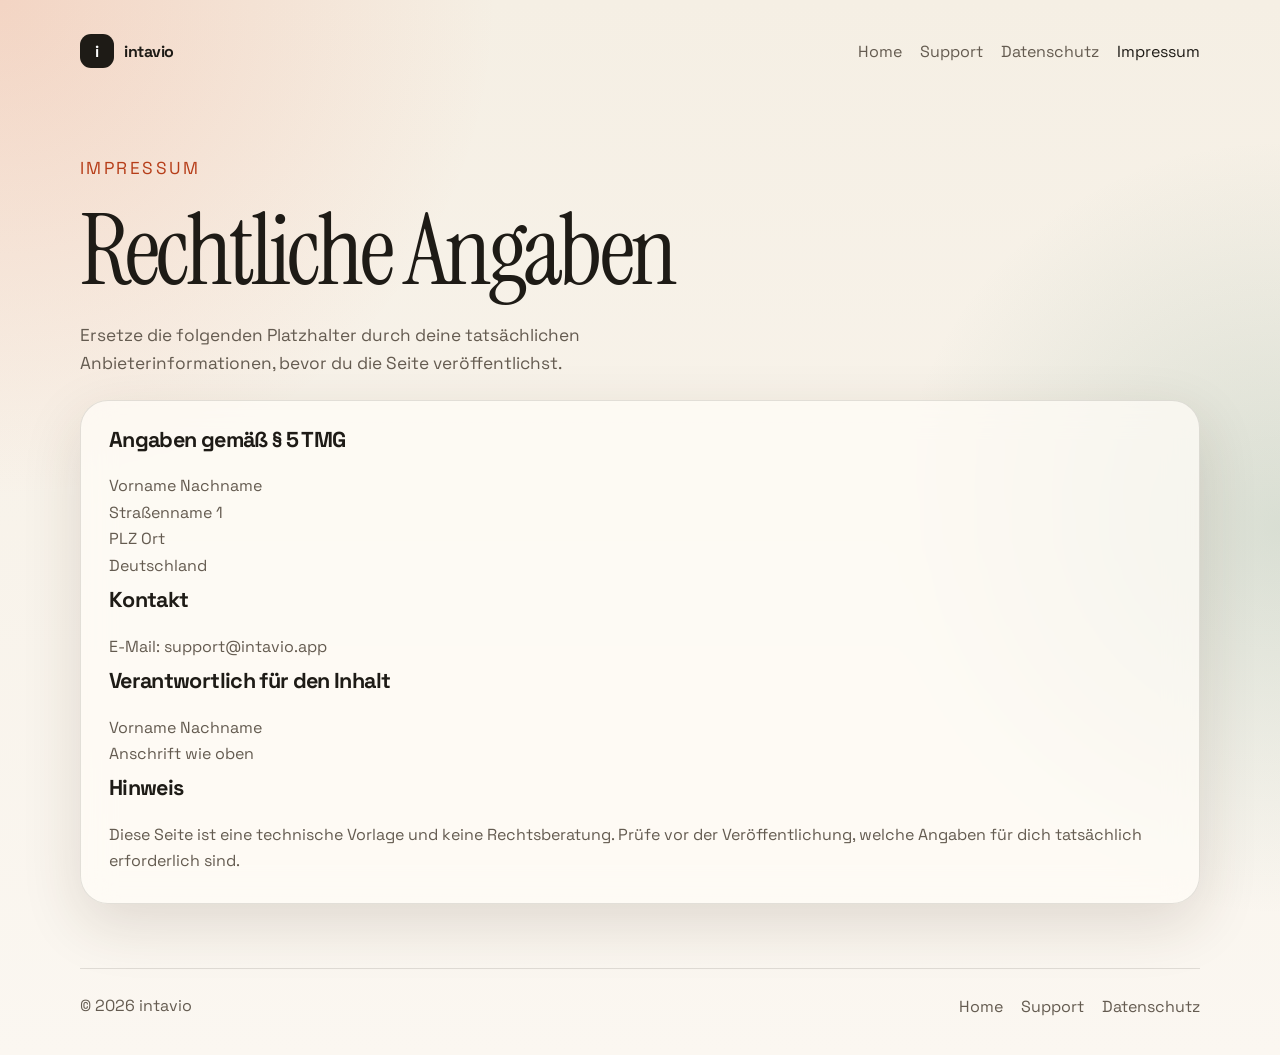
==== imprint.html @ 74e72d59 "Intial draft for intavio website" ====
<!DOCTYPE html>
<html lang="de">
<head>
  <meta charset="UTF-8">
  <meta name="viewport" content="width=device-width, initial-scale=1.0">
  <title>Impressum | intavio</title>
  <meta
    name="description"
    content="Impressum der Website und App intavio."
  >
  <link rel="icon" href="favicon.ico" sizes="any">
  <link rel="preconnect" href="https://fonts.googleapis.com">
  <link rel="preconnect" href="https://fonts.gstatic.com" crossorigin>
  <link
    href="https://fonts.googleapis.com/css2?family=Space+Grotesk:wght@400;500;700&family=Instrument+Serif:ital@0;1&display=swap"
    rel="stylesheet"
  >
  <link rel="stylesheet" href="styles.css">
</head>
<body>
  <div class="page-shell">
    <header class="site-header">
      <a class="brand" href="index.html" aria-label="intavio Startseite">
        <span class="brand-mark">i</span>
        <span>intavio</span>
      </a>
      <nav class="site-nav" aria-label="Hauptnavigation">
        <a href="index.html">Home</a>
        <a href="support.html">Support</a>
        <a href="privacy.html">Datenschutz</a>
        <a href="imprint.html" aria-current="page">Impressum</a>
      </nav>
    </header>

    <main class="content-page">
      <section class="content-hero">
        <p class="eyebrow">Impressum</p>
        <h1>Rechtliche Angaben</h1>
        <p>
          Ersetze die folgenden Platzhalter durch deine tatsächlichen
          Anbieterinformationen, bevor du die Seite veröffentlichst.
        </p>
      </section>

      <section class="legal-copy">
        <h2>Angaben gemäß § 5 TMG</h2>
        <p>
          Vorname Nachname<br>
          Straßenname 1<br>
          PLZ Ort<br>
          Deutschland
        </p>

        <h2>Kontakt</h2>
        <p>
          E-Mail: support@intavio.app
        </p>

        <h2>Verantwortlich für den Inhalt</h2>
        <p>
          Vorname Nachname<br>
          Anschrift wie oben
        </p>

        <h2>Hinweis</h2>
        <p>
          Diese Seite ist eine technische Vorlage und keine Rechtsberatung.
          Prüfe vor der Veröffentlichung, welche Angaben für dich tatsächlich
          erforderlich sind.
        </p>
      </section>
    </main>

    <footer class="site-footer">
      <p>© 2026 intavio</p>
      <div>
        <a href="index.html">Home</a>
        <a href="support.html">Support</a>
        <a href="privacy.html">Datenschutz</a>
      </div>
    </footer>
  </div>
</body>
</html>
---- styles.css ----
:root {
  --bg: #f5efe4;
  --bg-strong: #efe2cf;
  --surface: rgba(255, 252, 247, 0.72);
  --surface-strong: #fffaf2;
  --text: #1e1b16;
  --muted: #645b50;
  --line: rgba(30, 27, 22, 0.12);
  --accent: #ea5d31;
  --accent-dark: #b63d18;
  --shadow: 0 20px 60px rgba(67, 42, 18, 0.14);
}

* {
  box-sizing: border-box;
}

html {
  scroll-behavior: smooth;
}

body {
  margin: 0;
  min-height: 100vh;
  background:
    radial-gradient(circle at top left, rgba(234, 93, 49, 0.18), transparent 30%),
    radial-gradient(circle at right, rgba(93, 140, 118, 0.2), transparent 28%),
    linear-gradient(180deg, var(--bg) 0%, #fbf7f1 100%);
  color: var(--text);
  font-family: "Space Grotesk", sans-serif;
}

a {
  color: inherit;
  text-decoration: none;
}

p {
  margin: 0;
  line-height: 1.65;
  color: var(--muted);
}

h1,
h2,
strong {
  color: var(--text);
}

h1,
h2 {
  margin: 0;
  line-height: 1.05;
}

ul {
  margin: 0;
  padding-left: 1.2rem;
  color: var(--muted);
  line-height: 1.7;
}

.page-shell {
  width: min(1120px, calc(100% - 32px));
  margin: 0 auto;
  padding: 24px 0 36px;
}

.site-header,
.site-footer {
  display: flex;
  align-items: center;
  justify-content: space-between;
  gap: 16px;
}

.site-header {
  padding: 10px 0 28px;
}

.site-footer {
  border-top: 1px solid var(--line);
  margin-top: 64px;
  padding-top: 24px;
}

.site-footer div,
.site-nav {
  display: flex;
  gap: 18px;
  flex-wrap: wrap;
}

.site-nav a,
.site-footer a {
  color: var(--muted);
}

.site-nav a[aria-current="page"] {
  color: var(--text);
}

.brand {
  display: inline-flex;
  align-items: center;
  gap: 10px;
  font-weight: 700;
  letter-spacing: -0.03em;
}

.brand-mark {
  display: grid;
  place-items: center;
  width: 34px;
  height: 34px;
  border-radius: 11px;
  background: var(--text);
  color: #fff;
}

.hero {
  display: grid;
  grid-template-columns: 1.2fr 0.8fr;
  gap: 40px;
  align-items: center;
  min-height: 72vh;
}

.eyebrow {
  margin-bottom: 16px;
  text-transform: uppercase;
  letter-spacing: 0.14em;
  font-size: 0.78rem;
  color: var(--accent-dark);
}

.hero h1,
.content-hero h1 {
  font-family: "Instrument Serif", serif;
  font-size: clamp(3.4rem, 8vw, 6.2rem);
  font-weight: 400;
  letter-spacing: -0.04em;
}

.hero-text,
.content-hero p {
  max-width: 56ch;
  margin-top: 18px;
  font-size: 1.08rem;
}

.hero-actions {
  display: flex;
  gap: 14px;
  flex-wrap: wrap;
  margin-top: 28px;
}

.button {
  display: inline-flex;
  align-items: center;
  justify-content: center;
  min-height: 48px;
  padding: 0 20px;
  border-radius: 999px;
  font-weight: 700;
  transition: transform 160ms ease, background-color 160ms ease;
}

.button:hover {
  transform: translateY(-1px);
}

.button-primary {
  background: var(--text);
  color: #fff;
}

.button-secondary {
  background: transparent;
  box-shadow: inset 0 0 0 1px var(--line);
}

.hero-card,
.info-card,
.feature-panel,
.content-card,
.legal-copy {
  border: 1px solid var(--line);
  background: var(--surface);
  backdrop-filter: blur(16px);
  box-shadow: var(--shadow);
}

.hero-card {
  padding: 22px;
  border-radius: 32px;
}

.timer-card {
  padding: 26px;
  border-radius: 28px;
  background: linear-gradient(180deg, #1f1b17 0%, #34261a 100%);
  color: #fff4e8;
}

.timer-top,
.timer-phase {
  display: flex;
  justify-content: space-between;
  color: rgba(255, 244, 232, 0.72);
  font-size: 0.92rem;
}

.timer-display {
  padding: 34px 0 18px;
  font-size: clamp(3rem, 10vw, 5.5rem);
  line-height: 1;
  letter-spacing: -0.05em;
}

.timer-phase {
  justify-content: flex-start;
}

.timer-bars {
  display: grid;
  grid-template-columns: repeat(4, 1fr);
  gap: 10px;
  margin-top: 26px;
}

.timer-bars span {
  height: 8px;
  border-radius: 999px;
  background: rgba(255, 244, 232, 0.2);
}

.timer-bars span:nth-child(1),
.timer-bars span:nth-child(2) {
  background: var(--accent);
}

.section-grid,
.content-grid {
  display: grid;
  grid-template-columns: repeat(3, 1fr);
  gap: 18px;
  margin-top: 18px;
}

.info-card,
.content-card,
.legal-copy,
.feature-panel {
  border-radius: 28px;
  padding: 28px;
}

.info-card h2,
.content-card h2,
.feature-panel h2,
.legal-copy h2 {
  margin-bottom: 12px;
  font-size: 1.35rem;
  letter-spacing: -0.03em;
}

.feature-panel {
  display: grid;
  grid-template-columns: 0.9fr 1.1fr;
  gap: 28px;
  margin-top: 18px;
}

.feature-list {
  display: grid;
  gap: 18px;
}

.content-page {
  padding-top: 40px;
}

.content-hero {
  margin-bottom: 22px;
}

.legal-copy {
  display: grid;
  gap: 10px;
}

@media (max-width: 860px) {
  .hero,
  .feature-panel,
  .section-grid,
  .content-grid {
    grid-template-columns: 1fr;
  }

  .site-header,
  .site-footer {
    flex-direction: column;
    align-items: flex-start;
  }

  .hero {
    min-height: auto;
    padding-top: 24px;
  }
}

@media (max-width: 540px) {
  .page-shell {
    width: min(100% - 20px, 1120px);
  }

  .hero h1,
  .content-hero h1 {
    font-size: clamp(2.6rem, 15vw, 4rem);
  }

  .hero-card,
  .info-card,
  .feature-panel,
  .content-card,
  .legal-copy {
    border-radius: 22px;
    padding: 22px;
  }
}
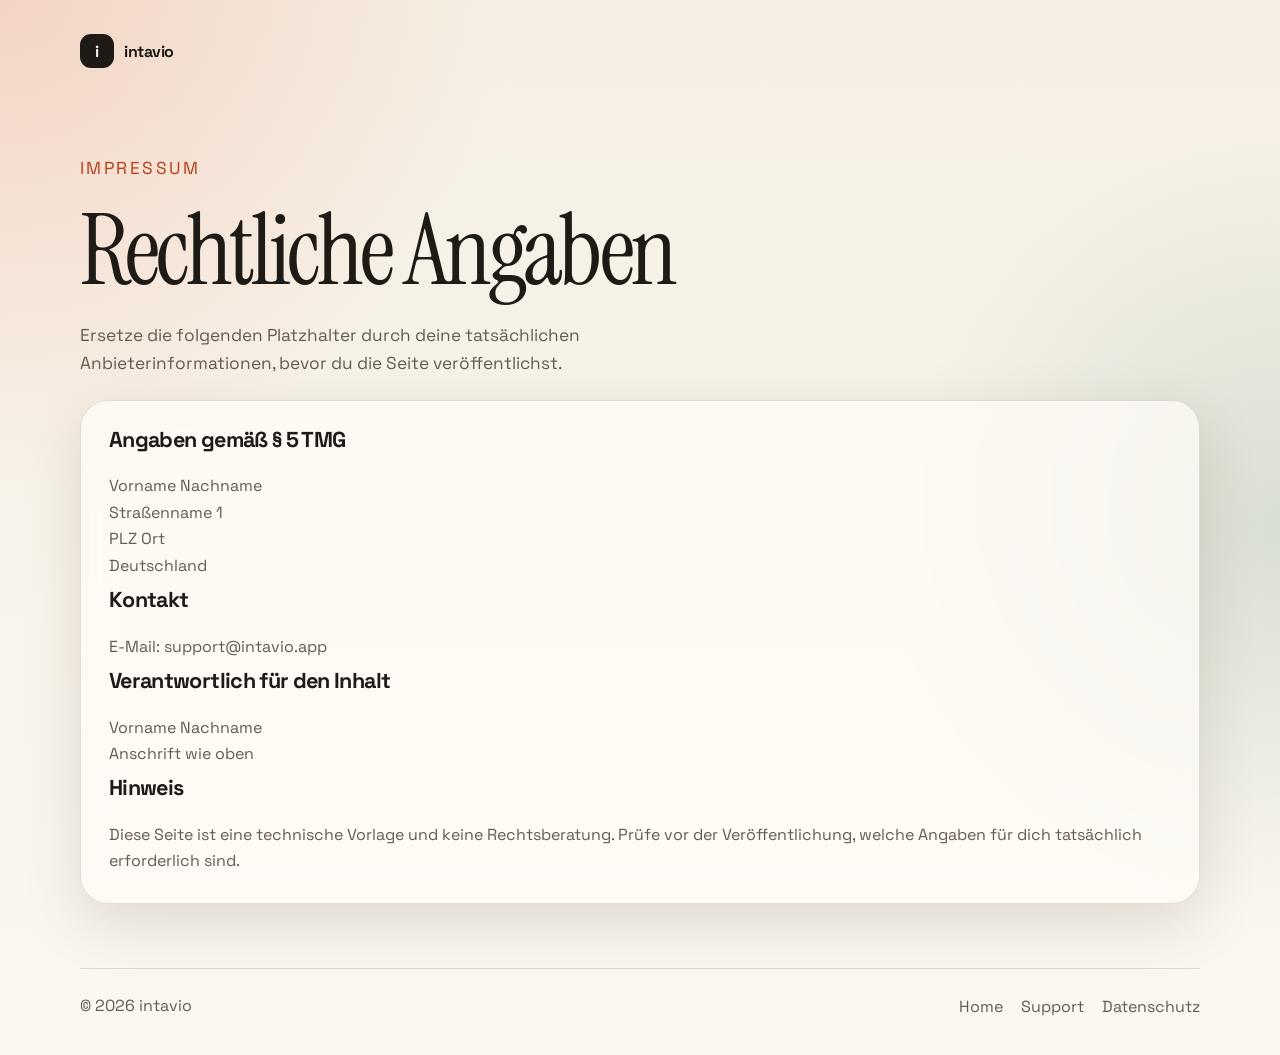
==== commit 6e378bc9: "Add responsive behaviour" ====
--- a/imprint.html
+++ b/imprint.html
@@ -8,7 +8,7 @@
     name="description"
     content="Impressum der Website und App intavio."
   >
-  <link rel="icon" href="favicon.ico" sizes="any">
+  <link rel="icon" type="image/png" href="favicon.png">
   <link rel="preconnect" href="https://fonts.googleapis.com">
   <link rel="preconnect" href="https://fonts.gstatic.com" crossorigin>
   <link
@@ -20,16 +20,23 @@
 <body>
   <div class="page-shell">
     <header class="site-header">
-      <a class="brand" href="index.html" aria-label="intavio Startseite">
+      <a class="brand" href="/" aria-label="intavio Startseite">
         <span class="brand-mark">i</span>
         <span>intavio</span>
       </a>
-      <nav class="site-nav" aria-label="Hauptnavigation">
-        <a href="index.html">Home</a>
-        <a href="support.html">Support</a>
-        <a href="privacy.html">Datenschutz</a>
-        <a href="imprint.html" aria-current="page">Impressum</a>
-      </nav>
+      <details class="site-menu">
+        <summary class="menu-toggle" aria-label="Menü öffnen">
+          <span></span>
+          <span></span>
+          <span></span>
+        </summary>
+        <nav class="site-nav" aria-label="Hauptnavigation">
+          <a href="/">Home</a>
+          <a href="/support.html">Support</a>
+          <a href="/privacy.html">Datenschutz</a>
+          <a href="/imprint.html" aria-current="page">Impressum</a>
+        </nav>
+      </details>
     </header>
 
     <main class="content-page">
@@ -74,9 +81,9 @@
     <footer class="site-footer">
       <p>© 2026 intavio</p>
       <div>
-        <a href="index.html">Home</a>
-        <a href="support.html">Support</a>
-        <a href="privacy.html">Datenschutz</a>
+        <a href="/">Home</a>
+        <a href="/support.html">Support</a>
+        <a href="/privacy.html">Datenschutz</a>
       </div>
     </footer>
   </div>
--- a/styles.css
+++ b/styles.css
@@ -91,6 +91,18 @@
   flex-wrap: wrap;
 }
 
+.site-menu {
+  position: relative;
+}
+
+.site-menu summary {
+  list-style: none;
+}
+
+.site-menu summary::-webkit-details-marker {
+  display: none;
+}
+
 .site-nav a,
 .site-footer a {
   color: var(--muted);
@@ -116,6 +128,27 @@
   border-radius: 11px;
   background: var(--text);
   color: #fff;
+}
+
+.menu-toggle {
+  display: none;
+  width: 48px;
+  height: 48px;
+  align-items: center;
+  justify-content: center;
+  gap: 5px;
+  border: 1px solid var(--line);
+  border-radius: 16px;
+  background: rgba(255, 250, 242, 0.8);
+  cursor: pointer;
+}
+
+.menu-toggle span {
+  display: block;
+  width: 18px;
+  height: 2px;
+  border-radius: 999px;
+  background: var(--text);
 }
 
 .hero {
@@ -301,8 +334,41 @@
 
   .site-header,
   .site-footer {
+    align-items: flex-start;
+  }
+
+  .site-header {
+    position: relative;
+    align-items: center;
+  }
+
+  .site-menu {
+    margin-left: auto;
+  }
+
+  .menu-toggle {
+    display: inline-flex;
     flex-direction: column;
-    align-items: flex-start;
+  }
+
+  .site-nav {
+    position: absolute;
+    top: calc(100% + 12px);
+    right: 0;
+    z-index: 20;
+    display: none;
+    min-width: 220px;
+    padding: 16px;
+    border: 1px solid var(--line);
+    border-radius: 22px;
+    background: rgba(255, 250, 242, 0.96);
+    box-shadow: var(--shadow);
+    flex-direction: column;
+    gap: 14px;
+  }
+
+  .site-menu[open] .site-nav {
+    display: flex;
   }
 
   .hero {
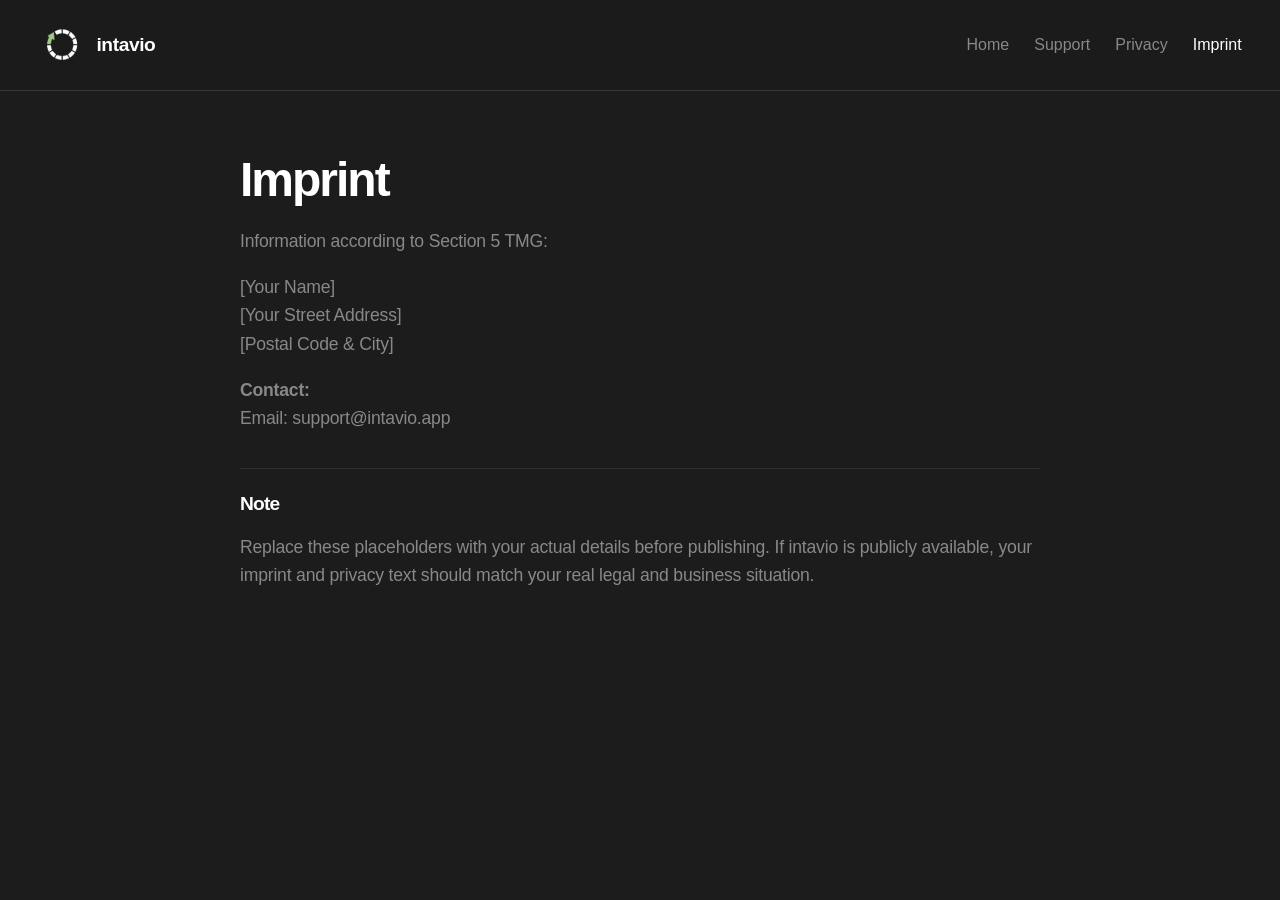
==== commit 443ca215: "new design" ====
--- a/imprint.html
+++ b/imprint.html
@@ -1,91 +1,52 @@
 <!DOCTYPE html>
-<html lang="de">
+<html lang="en">
 <head>
-  <meta charset="UTF-8">
-  <meta name="viewport" content="width=device-width, initial-scale=1.0">
-  <title>Impressum | intavio</title>
-  <meta
-    name="description"
-    content="Impressum der Website und App intavio."
-  >
-  <link rel="icon" type="image/png" href="favicon.png">
-  <link rel="preconnect" href="https://fonts.googleapis.com">
-  <link rel="preconnect" href="https://fonts.gstatic.com" crossorigin>
-  <link
-    href="https://fonts.googleapis.com/css2?family=Space+Grotesk:wght@400;500;700&family=Instrument+Serif:ital@0;1&display=swap"
-    rel="stylesheet"
-  >
-  <link rel="stylesheet" href="styles.css">
+    <meta charset="UTF-8">
+    <meta name="viewport" content="width=device-width, initial-scale=1.0">
+    <title>Imprint — intavio</title>
+    <link rel="stylesheet" href="styles.css">
+    <link rel="icon" type="image/png" href="favicon.png">
 </head>
-<body>
-  <div class="page-shell">
-    <header class="site-header">
-      <a class="brand" href="/" aria-label="intavio Startseite">
-        <span class="brand-mark">i</span>
-        <span>intavio</span>
-      </a>
-      <details class="site-menu">
-        <summary class="menu-toggle" aria-label="Menü öffnen">
-          <span></span>
-          <span></span>
-          <span></span>
-        </summary>
-        <nav class="site-nav" aria-label="Hauptnavigation">
-          <a href="/">Home</a>
-          <a href="/support.html">Support</a>
-          <a href="/privacy.html">Datenschutz</a>
-          <a href="/imprint.html" aria-current="page">Impressum</a>
-        </nav>
-      </details>
-    </header>
+<body class="subpage">
+    <nav class="navbar">
+        <a href="/" class="brand">
+            <img src="logo_transparent.png" alt="intavio logo">
+            <span>intavio</span>
+        </a>
 
-    <main class="content-page">
-      <section class="content-hero">
-        <p class="eyebrow">Impressum</p>
-        <h1>Rechtliche Angaben</h1>
+        <button class="menu-toggle" id="mobile-menu">
+            <span class="bar"></span>
+            <span class="bar"></span>
+            <span class="bar"></span>
+        </button>
+
+        <ul class="nav-links" id="site-nav">
+            <li><a href="/">Home</a></li>
+            <li><a href="support.html">Support</a></li>
+            <li><a href="privacy.html">Privacy</a></li>
+            <li><a href="imprint.html" class="active">Imprint</a></li>
+        </ul>
+    </nav>
+
+    <main class="content">
+        <h1>Imprint</h1>
+        <p>Information according to Section 5 TMG:</p>
         <p>
-          Ersetze die folgenden Platzhalter durch deine tatsächlichen
-          Anbieterinformationen, bevor du die Seite veröffentlichst.
+            [Your Name]<br>
+            [Your Street Address]<br>
+            [Postal Code & City]
         </p>
-      </section>
-
-      <section class="legal-copy">
-        <h2>Angaben gemäß § 5 TMG</h2>
-        <p>
-          Vorname Nachname<br>
-          Straßenname 1<br>
-          PLZ Ort<br>
-          Deutschland
-        </p>
-
-        <h2>Kontakt</h2>
-        <p>
-          E-Mail: support@intavio.app
-        </p>
-
-        <h2>Verantwortlich für den Inhalt</h2>
-        <p>
-          Vorname Nachname<br>
-          Anschrift wie oben
-        </p>
-
-        <h2>Hinweis</h2>
-        <p>
-          Diese Seite ist eine technische Vorlage und keine Rechtsberatung.
-          Prüfe vor der Veröffentlichung, welche Angaben für dich tatsächlich
-          erforderlich sind.
-        </p>
-      </section>
+        <p><strong>Contact:</strong><br>
+        Email: support@intavio.app</p>
+        <div class="info-block">
+            <h2>Note</h2>
+            <p>
+                Replace these placeholders with your actual details before publishing.
+                If intavio is publicly available, your imprint and privacy text should match
+                your real legal and business situation.
+            </p>
+        </div>
     </main>
-
-    <footer class="site-footer">
-      <p>© 2026 intavio</p>
-      <div>
-        <a href="/">Home</a>
-        <a href="/support.html">Support</a>
-        <a href="/privacy.html">Datenschutz</a>
-      </div>
-    </footer>
-  </div>
+    <script src="site.js"></script>
 </body>
 </html>
--- a/styles.css
+++ b/styles.css
@@ -1,398 +1,76 @@
-:root {
-  --bg: #f5efe4;
-  --bg-strong: #efe2cf;
-  --surface: rgba(255, 252, 247, 0.72);
-  --surface-strong: #fffaf2;
-  --text: #1e1b16;
-  --muted: #645b50;
-  --line: rgba(30, 27, 22, 0.12);
-  --accent: #ea5d31;
-  --accent-dark: #b63d18;
-  --shadow: 0 20px 60px rgba(67, 42, 18, 0.14);
+/* Global styles */
+body {
+    font-family: -apple-system, BlinkMacSystemFont, "Segoe UI", Roboto, sans-serif;
+    background-color: #1c1c1c;
+    color: #fff;
+    margin: 0;
+    padding: 0;
 }
 
-* {
-  box-sizing: border-box;
+/* Navigation */
+.navbar {
+    display: flex;
+    justify-content: space-between;
+    align-items: center;
+    padding: 20px 3%;
+    background: rgba(28, 28, 28, 0.9);
+    backdrop-filter: blur(15px);
+    position: fixed;
+    top: 0; width: 100%;
+    box-sizing: border-box;
+    z-index: 1000;
+    border-bottom: 0.5px solid #363636;
 }
 
-html {
-  scroll-behavior: smooth;
+.brand { display: flex; align-items: center; gap: 10px; text-decoration: none; color: #fff; font-weight: 600; font-size: 1.2rem; letter-spacing: -0.4px; }
+.brand img { width: 48px; height: 48px; object-fit: contain; }
+
+.nav-links { display: flex; list-style: none; }
+.nav-links li { margin-left: 25px; }
+.nav-links a { color: #888; text-decoration: none; font-size: 1rem; transition: 0.3s; }
+.nav-links a:hover { color: #fff; }
+.nav-links a.active { color: #fff; }
+
+/* Hamburger menu */
+.menu-toggle { display: none; flex-direction: column; cursor: pointer; background: none; border: none; }
+.bar { width: 22px; height: 2px; background: #fff; margin: 3px 0; transition: 0.3s; }
+
+/* Content sections */
+.hero { height: 100vh; display: flex; flex-direction: column; align-items: center; justify-content: center; text-align: center; }
+.content { padding: 120px 10% 40px; max-width: 800px; margin: auto; }
+.home-content { padding-top: 0; padding-bottom: 80px; }
+
+h1 { font-size: 3rem; margin-bottom: 20px; letter-spacing: -2px; font-weight: 600; }
+p { color: #888; line-height: 1.6; font-size: 1.1rem; letter-spacing: -0.2px; }
+.content p + p { margin-top: 18px; }
+.content ul { color: #888; line-height: 1.7; padding-left: 22px; margin: 18px 0; }
+.content li + li { margin-top: 8px; }
+.info-block { margin-top: 36px; padding-top: 24px; border-top: 1px solid #303030; }
+.info-block h2 { font-size: 1.2rem; margin: 0 0 12px; font-weight: 600; letter-spacing: -0.8px; }
+
+/* Buttons */
+.cta-button {
+    background: #fff; color: #000; padding: 12px 24px; border-radius: 8px;
+    text-decoration: none; font-weight: 500; display: inline-block; margin-top: 10px;
 }
 
-body {
-  margin: 0;
-  min-height: 100vh;
-  background:
-    radial-gradient(circle at top left, rgba(234, 93, 49, 0.18), transparent 30%),
-    radial-gradient(circle at right, rgba(93, 140, 118, 0.2), transparent 28%),
-    linear-gradient(180deg, var(--bg) 0%, #fbf7f1 100%);
-  color: var(--text);
-  font-family: "Space Grotesk", sans-serif;
+.home-content .cta-button {
+    margin-top: 18px;
 }
 
-a {
-  color: inherit;
-  text-decoration: none;
+/* Mobile */
+@media screen and (max-width: 768px) {
+    .menu-toggle { display: flex; }
+    .nav-links {
+        position: fixed; top: 0; right: -100%; height: 100vh; width: 70%;
+        background: #1c1c1c; flex-direction: column; justify-content: center; align-items: center; transition: 0.4s;
+    }
+    .nav-links.active { right: 0; }
+    .nav-links li { margin: 18px 0; }
+    .nav-links a { font-size: 1.45rem; }
+    .menu-toggle.is-active .bar:nth-child(1) { transform: translateY(8px) rotate(45deg); }
+    .menu-toggle.is-active .bar:nth-child(2) { opacity: 0; }
+    .menu-toggle.is-active .bar:nth-child(3) { transform: translateY(-8px) rotate(-45deg); }
+    .content { padding: 110px 8% 36px; }
+    .hero { padding: 0 8%; }
 }
-
-p {
-  margin: 0;
-  line-height: 1.65;
-  color: var(--muted);
-}
-
-h1,
-h2,
-strong {
-  color: var(--text);
-}
-
-h1,
-h2 {
-  margin: 0;
-  line-height: 1.05;
-}
-
-ul {
-  margin: 0;
-  padding-left: 1.2rem;
-  color: var(--muted);
-  line-height: 1.7;
-}
-
-.page-shell {
-  width: min(1120px, calc(100% - 32px));
-  margin: 0 auto;
-  padding: 24px 0 36px;
-}
-
-.site-header,
-.site-footer {
-  display: flex;
-  align-items: center;
-  justify-content: space-between;
-  gap: 16px;
-}
-
-.site-header {
-  padding: 10px 0 28px;
-}
-
-.site-footer {
-  border-top: 1px solid var(--line);
-  margin-top: 64px;
-  padding-top: 24px;
-}
-
-.site-footer div,
-.site-nav {
-  display: flex;
-  gap: 18px;
-  flex-wrap: wrap;
-}
-
-.site-menu {
-  position: relative;
-}
-
-.site-menu summary {
-  list-style: none;
-}
-
-.site-menu summary::-webkit-details-marker {
-  display: none;
-}
-
-.site-nav a,
-.site-footer a {
-  color: var(--muted);
-}
-
-.site-nav a[aria-current="page"] {
-  color: var(--text);
-}
-
-.brand {
-  display: inline-flex;
-  align-items: center;
-  gap: 10px;
-  font-weight: 700;
-  letter-spacing: -0.03em;
-}
-
-.brand-mark {
-  display: grid;
-  place-items: center;
-  width: 34px;
-  height: 34px;
-  border-radius: 11px;
-  background: var(--text);
-  color: #fff;
-}
-
-.menu-toggle {
-  display: none;
-  width: 48px;
-  height: 48px;
-  align-items: center;
-  justify-content: center;
-  gap: 5px;
-  border: 1px solid var(--line);
-  border-radius: 16px;
-  background: rgba(255, 250, 242, 0.8);
-  cursor: pointer;
-}
-
-.menu-toggle span {
-  display: block;
-  width: 18px;
-  height: 2px;
-  border-radius: 999px;
-  background: var(--text);
-}
-
-.hero {
-  display: grid;
-  grid-template-columns: 1.2fr 0.8fr;
-  gap: 40px;
-  align-items: center;
-  min-height: 72vh;
-}
-
-.eyebrow {
-  margin-bottom: 16px;
-  text-transform: uppercase;
-  letter-spacing: 0.14em;
-  font-size: 0.78rem;
-  color: var(--accent-dark);
-}
-
-.hero h1,
-.content-hero h1 {
-  font-family: "Instrument Serif", serif;
-  font-size: clamp(3.4rem, 8vw, 6.2rem);
-  font-weight: 400;
-  letter-spacing: -0.04em;
-}
-
-.hero-text,
-.content-hero p {
-  max-width: 56ch;
-  margin-top: 18px;
-  font-size: 1.08rem;
-}
-
-.hero-actions {
-  display: flex;
-  gap: 14px;
-  flex-wrap: wrap;
-  margin-top: 28px;
-}
-
-.button {
-  display: inline-flex;
-  align-items: center;
-  justify-content: center;
-  min-height: 48px;
-  padding: 0 20px;
-  border-radius: 999px;
-  font-weight: 700;
-  transition: transform 160ms ease, background-color 160ms ease;
-}
-
-.button:hover {
-  transform: translateY(-1px);
-}
-
-.button-primary {
-  background: var(--text);
-  color: #fff;
-}
-
-.button-secondary {
-  background: transparent;
-  box-shadow: inset 0 0 0 1px var(--line);
-}
-
-.hero-card,
-.info-card,
-.feature-panel,
-.content-card,
-.legal-copy {
-  border: 1px solid var(--line);
-  background: var(--surface);
-  backdrop-filter: blur(16px);
-  box-shadow: var(--shadow);
-}
-
-.hero-card {
-  padding: 22px;
-  border-radius: 32px;
-}
-
-.timer-card {
-  padding: 26px;
-  border-radius: 28px;
-  background: linear-gradient(180deg, #1f1b17 0%, #34261a 100%);
-  color: #fff4e8;
-}
-
-.timer-top,
-.timer-phase {
-  display: flex;
-  justify-content: space-between;
-  color: rgba(255, 244, 232, 0.72);
-  font-size: 0.92rem;
-}
-
-.timer-display {
-  padding: 34px 0 18px;
-  font-size: clamp(3rem, 10vw, 5.5rem);
-  line-height: 1;
-  letter-spacing: -0.05em;
-}
-
-.timer-phase {
-  justify-content: flex-start;
-}
-
-.timer-bars {
-  display: grid;
-  grid-template-columns: repeat(4, 1fr);
-  gap: 10px;
-  margin-top: 26px;
-}
-
-.timer-bars span {
-  height: 8px;
-  border-radius: 999px;
-  background: rgba(255, 244, 232, 0.2);
-}
-
-.timer-bars span:nth-child(1),
-.timer-bars span:nth-child(2) {
-  background: var(--accent);
-}
-
-.section-grid,
-.content-grid {
-  display: grid;
-  grid-template-columns: repeat(3, 1fr);
-  gap: 18px;
-  margin-top: 18px;
-}
-
-.info-card,
-.content-card,
-.legal-copy,
-.feature-panel {
-  border-radius: 28px;
-  padding: 28px;
-}
-
-.info-card h2,
-.content-card h2,
-.feature-panel h2,
-.legal-copy h2 {
-  margin-bottom: 12px;
-  font-size: 1.35rem;
-  letter-spacing: -0.03em;
-}
-
-.feature-panel {
-  display: grid;
-  grid-template-columns: 0.9fr 1.1fr;
-  gap: 28px;
-  margin-top: 18px;
-}
-
-.feature-list {
-  display: grid;
-  gap: 18px;
-}
-
-.content-page {
-  padding-top: 40px;
-}
-
-.content-hero {
-  margin-bottom: 22px;
-}
-
-.legal-copy {
-  display: grid;
-  gap: 10px;
-}
-
-@media (max-width: 860px) {
-  .hero,
-  .feature-panel,
-  .section-grid,
-  .content-grid {
-    grid-template-columns: 1fr;
-  }
-
-  .site-header,
-  .site-footer {
-    align-items: flex-start;
-  }
-
-  .site-header {
-    position: relative;
-    align-items: center;
-  }
-
-  .site-menu {
-    margin-left: auto;
-  }
-
-  .menu-toggle {
-    display: inline-flex;
-    flex-direction: column;
-  }
-
-  .site-nav {
-    position: absolute;
-    top: calc(100% + 12px);
-    right: 0;
-    z-index: 20;
-    display: none;
-    min-width: 220px;
-    padding: 16px;
-    border: 1px solid var(--line);
-    border-radius: 22px;
-    background: rgba(255, 250, 242, 0.96);
-    box-shadow: var(--shadow);
-    flex-direction: column;
-    gap: 14px;
-  }
-
-  .site-menu[open] .site-nav {
-    display: flex;
-  }
-
-  .hero {
-    min-height: auto;
-    padding-top: 24px;
-  }
-}
-
-@media (max-width: 540px) {
-  .page-shell {
-    width: min(100% - 20px, 1120px);
-  }
-
-  .hero h1,
-  .content-hero h1 {
-    font-size: clamp(2.6rem, 15vw, 4rem);
-  }
-
-  .hero-card,
-  .info-card,
-  .feature-panel,
-  .content-card,
-  .legal-copy {
-    border-radius: 22px;
-    padding: 22px;
-  }
-}
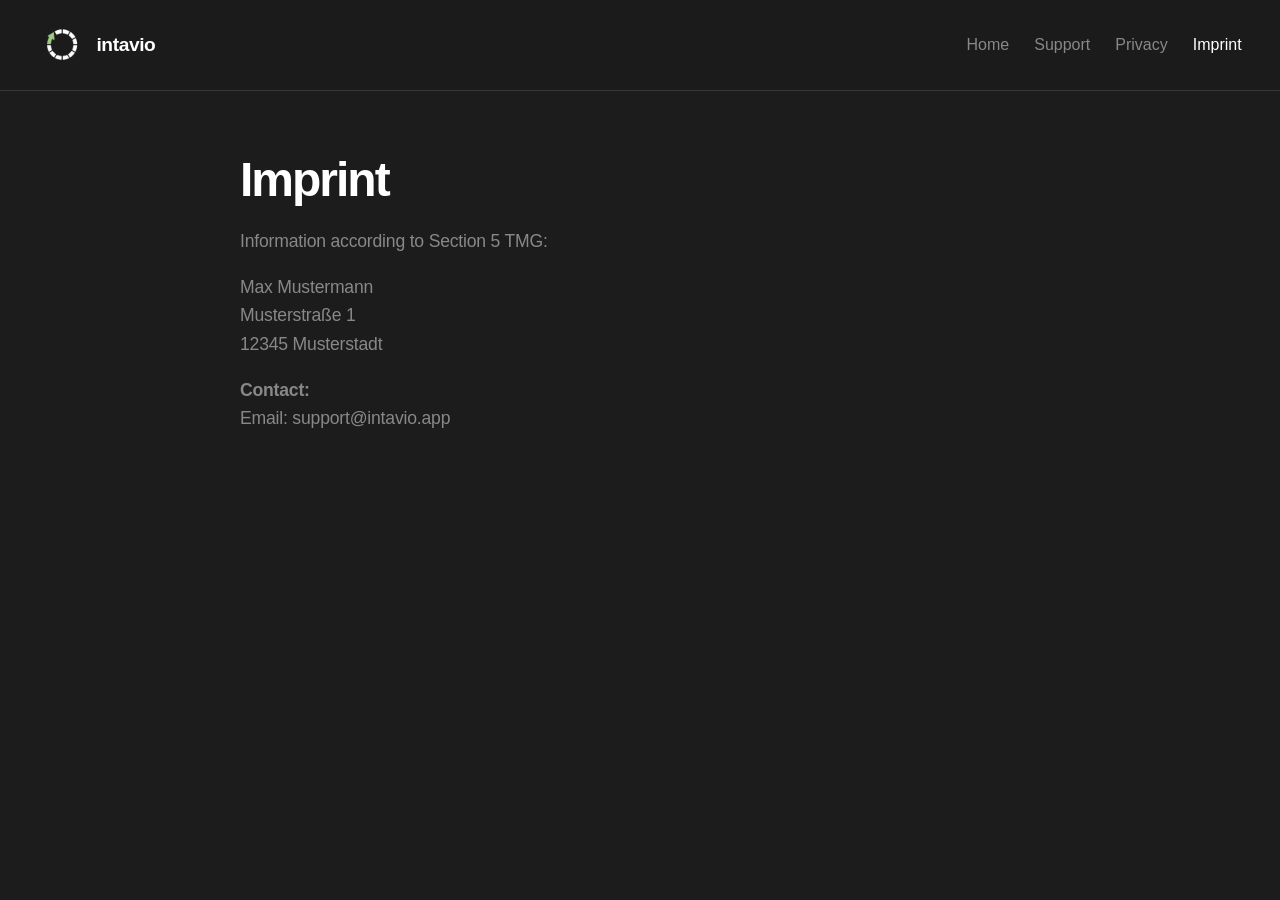
==== commit e5a80930: "placeholder Co-authored-by: Copilot <copilot@github.com>" ====
--- a/imprint.html
+++ b/imprint.html
@@ -14,7 +14,7 @@
             <span>intavio</span>
         </a>
 
-        <button class="menu-toggle" id="mobile-menu">
+        <button class="menu-toggle" id="mobile-menu" type="button" aria-label="Open menu" aria-expanded="false" aria-controls="site-nav">
             <span class="bar"></span>
             <span class="bar"></span>
             <span class="bar"></span>
@@ -32,20 +32,12 @@
         <h1>Imprint</h1>
         <p>Information according to Section 5 TMG:</p>
         <p>
-            [Your Name]<br>
-            [Your Street Address]<br>
-            [Postal Code & City]
+            Max Mustermann<br>
+            Musterstraße 1<br>
+            12345 Musterstadt
         </p>
         <p><strong>Contact:</strong><br>
         Email: support@intavio.app</p>
-        <div class="info-block">
-            <h2>Note</h2>
-            <p>
-                Replace these placeholders with your actual details before publishing.
-                If intavio is publicly available, your imprint and privacy text should match
-                your real legal and business situation.
-            </p>
-        </div>
     </main>
     <script src="site.js"></script>
 </body>
--- a/styles.css
+++ b/styles.css
@@ -16,61 +16,258 @@
     background: rgba(28, 28, 28, 0.9);
     backdrop-filter: blur(15px);
     position: fixed;
-    top: 0; width: 100%;
+    top: 0;
+    width: 100%;
     box-sizing: border-box;
     z-index: 1000;
     border-bottom: 0.5px solid #363636;
 }
 
-.brand { display: flex; align-items: center; gap: 10px; text-decoration: none; color: #fff; font-weight: 600; font-size: 1.2rem; letter-spacing: -0.4px; }
-.brand img { width: 48px; height: 48px; object-fit: contain; }
-
-.nav-links { display: flex; list-style: none; }
-.nav-links li { margin-left: 25px; }
-.nav-links a { color: #888; text-decoration: none; font-size: 1rem; transition: 0.3s; }
-.nav-links a:hover { color: #fff; }
-.nav-links a.active { color: #fff; }
+.brand {
+    display: flex;
+    align-items: center;
+    gap: 10px;
+    text-decoration: none;
+    color: #fff;
+    font-weight: 600;
+    font-size: 1.2rem;
+    letter-spacing: -0.4px;
+}
+
+.brand img {
+    width: 48px;
+    height: 48px;
+    object-fit: contain;
+}
+
+.nav-links {
+    display: flex;
+    list-style: none;
+}
+
+.nav-links li {
+    margin-left: 25px;
+}
+
+.nav-links a {
+    color: #888;
+    text-decoration: none;
+    font-size: 1rem;
+    transition: 0.3s;
+}
+
+.nav-links a:hover {
+    color: #fff;
+}
+
+.nav-links a.active {
+    color: #fff;
+}
 
 /* Hamburger menu */
-.menu-toggle { display: none; flex-direction: column; cursor: pointer; background: none; border: none; }
-.bar { width: 22px; height: 2px; background: #fff; margin: 3px 0; transition: 0.3s; }
+.menu-toggle {
+    display: none;
+    flex-direction: column;
+    cursor: pointer;
+    background: none;
+    border: none;
+}
+
+.bar {
+    width: 22px;
+    height: 2px;
+    background: #fff;
+    margin: 3px 0;
+    transition: 0.3s;
+}
 
 /* Content sections */
-.hero { height: 100vh; display: flex; flex-direction: column; align-items: center; justify-content: center; text-align: center; }
-.content { padding: 120px 10% 40px; max-width: 800px; margin: auto; }
-.home-content { padding-top: 0; padding-bottom: 80px; }
-
-h1 { font-size: 3rem; margin-bottom: 20px; letter-spacing: -2px; font-weight: 600; }
-p { color: #888; line-height: 1.6; font-size: 1.1rem; letter-spacing: -0.2px; }
-.content p + p { margin-top: 18px; }
-.content ul { color: #888; line-height: 1.7; padding-left: 22px; margin: 18px 0; }
-.content li + li { margin-top: 8px; }
-.info-block { margin-top: 36px; padding-top: 24px; border-top: 1px solid #303030; }
-.info-block h2 { font-size: 1.2rem; margin: 0 0 12px; font-weight: 600; letter-spacing: -0.8px; }
+.hero {
+    height: 45vh;
+    display: flex;
+    flex-direction: column;
+    align-items: center;
+    justify-content: center;
+    text-align: center;
+}
+
+.content {
+    padding: 120px 10% 40px;
+    max-width: 800px;
+    margin: auto;
+}
+
+.home-content {
+    padding-top: 8px;
+    padding-bottom: 80px;
+}
+
+h1 {
+    font-size: 3rem;
+    margin-bottom: 20px;
+    letter-spacing: -2px;
+    font-weight: 600;
+}
+
+p {
+    color: #888;
+    line-height: 1.6;
+    font-size: 1.1rem;
+    letter-spacing: -0.2px;
+}
+
+.content p+p {
+    margin-top: 18px;
+}
+
+.content ul {
+    color: #888;
+    line-height: 1.7;
+    padding-left: 22px;
+    margin: 18px 0;
+}
+
+.content li+li {
+    margin-top: 8px;
+}
+
+.info-block {
+    margin-top: 36px;
+    padding-top: 24px;
+    border-top: 1px solid #303030;
+}
+
+.info-block h2 {
+    font-size: 1.2rem;
+    margin: 0 0 12px;
+    font-weight: 600;
+    letter-spacing: -0.8px;
+}
 
 /* Buttons */
 .cta-button {
-    background: #fff; color: #000; padding: 12px 24px; border-radius: 8px;
-    text-decoration: none; font-weight: 500; display: inline-block; margin-top: 10px;
+    background: #fff;
+    color: #000;
+    padding: 12px 24px;
+    border-radius: 8px;
+    text-decoration: none;
+    font-weight: 500;
+    display: inline-block;
+    margin-top: 10px;
 }
 
 .home-content .cta-button {
     margin-top: 18px;
 }
 
+/* screenshot showcase */
+.app-showcase {
+    padding: 0 5% 40px 5%;
+    display: flex;
+    justify-content: center;
+}
+
+.screenshot-grid {
+    display: grid;
+    grid-template-columns: repeat(4, 1fr);
+    /* 4 nebeneinander auf desktop */
+    gap: 20px;
+    max-width: 1200px;
+}
+
+.screenshot-item img {
+    width: 100%;
+    height: auto;
+    border-radius: 30px;
+    /* rundungen passend zum iphone-look */
+    border: 1px solid #333;
+    /* dezenter rahmen, damit die ränder bei dunkler app sichtbar sind */
+    box-shadow: 0 20px 40px rgba(0, 0, 0, 0.4);
+    transition: transform 0.3s ease;
+}
+
+.screenshot-item img:hover {
+    transform: scale(1.02);
+    /* minimales reinzoomen beim drüberfahren */
+}
+
 /* Mobile */
 @media screen and (max-width: 768px) {
-    .menu-toggle { display: flex; }
+    .screenshot-grid {
+        grid-template-columns: repeat(2, 1fr);
+        /* 2x2 grid auf dem handy */
+        gap: 15px;
+    }
+
+    .hero {
+        height: auto;
+        margin-top: 80px;
+        padding: 130px 20px 28px 20px;
+    }
+
+    .menu-toggle {
+        display: flex;
+        position: relative;
+        z-index: 1101;
+        padding: 10px;
+        margin-right: -10px;
+        touch-action: manipulation;
+    }
+
     .nav-links {
-        position: fixed; top: 0; right: -100%; height: 100vh; width: 70%;
-        background: #1c1c1c; flex-direction: column; justify-content: center; align-items: center; transition: 0.4s;
-    }
-    .nav-links.active { right: 0; }
-    .nav-links li { margin: 18px 0; }
-    .nav-links a { font-size: 1.45rem; }
-    .menu-toggle.is-active .bar:nth-child(1) { transform: translateY(8px) rotate(45deg); }
-    .menu-toggle.is-active .bar:nth-child(2) { opacity: 0; }
-    .menu-toggle.is-active .bar:nth-child(3) { transform: translateY(-8px) rotate(-45deg); }
-    .content { padding: 110px 8% 36px; }
-    .hero { padding: 0 8%; }
-}
+        position: fixed;
+        top: 0;
+        right: -100%;
+        height: 100vh;
+        width: min(78vw, 320px);
+        margin: 0;
+        padding: 0;
+        background: #1c1c1c;
+        flex-direction: column;
+        justify-content: center;
+        align-items: center;
+        transition: right 0.3s ease;
+        z-index: 1100;
+        box-shadow: -20px 0 40px rgba(0, 0, 0, 0.28);
+    }
+
+    .nav-links.is-active {
+        right: 0;
+    }
+
+    .nav-links li {
+        margin: 18px 0;
+    }
+
+    .nav-links a {
+        font-size: 1.45rem;
+    }
+
+    .menu-toggle.is-active .bar:nth-child(1) {
+        transform: translateY(8px) rotate(45deg);
+    }
+
+    .menu-toggle.is-active .bar:nth-child(2) {
+        opacity: 0;
+    }
+
+    .menu-toggle.is-active .bar:nth-child(3) {
+        transform: translateY(-8px) rotate(-45deg);
+    }
+
+    .content {
+        padding: 110px 8% 36px;
+    }
+
+    .hero {
+        padding: 0 8%;
+    }
+
+    .home-content {
+        padding-top: 0;
+    }
+
+    .app-showcase {
+        padding: 0 5% 28px 5%;
+    }
+}
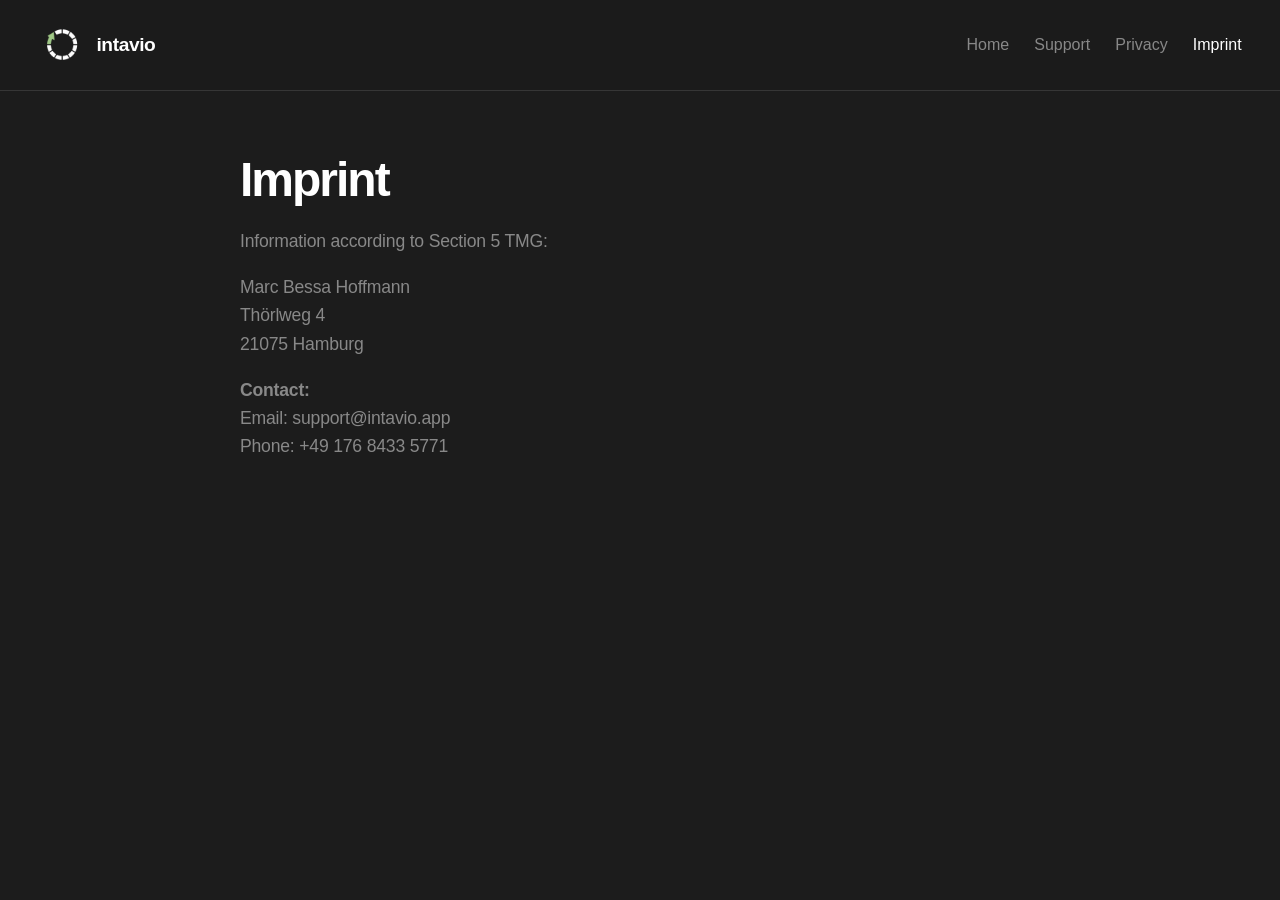
==== commit b1c465ee: "Add personal info" ====
--- a/imprint.html
+++ b/imprint.html
@@ -32,12 +32,13 @@
         <h1>Imprint</h1>
         <p>Information according to Section 5 TMG:</p>
         <p>
-            Max Mustermann<br>
-            Musterstraße 1<br>
-            12345 Musterstadt
+            Marc Bessa Hoffmann<br>
+            Thörlweg 4<br>
+            21075 Hamburg<br>
         </p>
         <p><strong>Contact:</strong><br>
-        Email: support@intavio.app</p>
+        Email: support@intavio.app<br>
+        Phone: +49 176 8433 5771</p>
     </main>
     <script src="site.js"></script>
 </body>
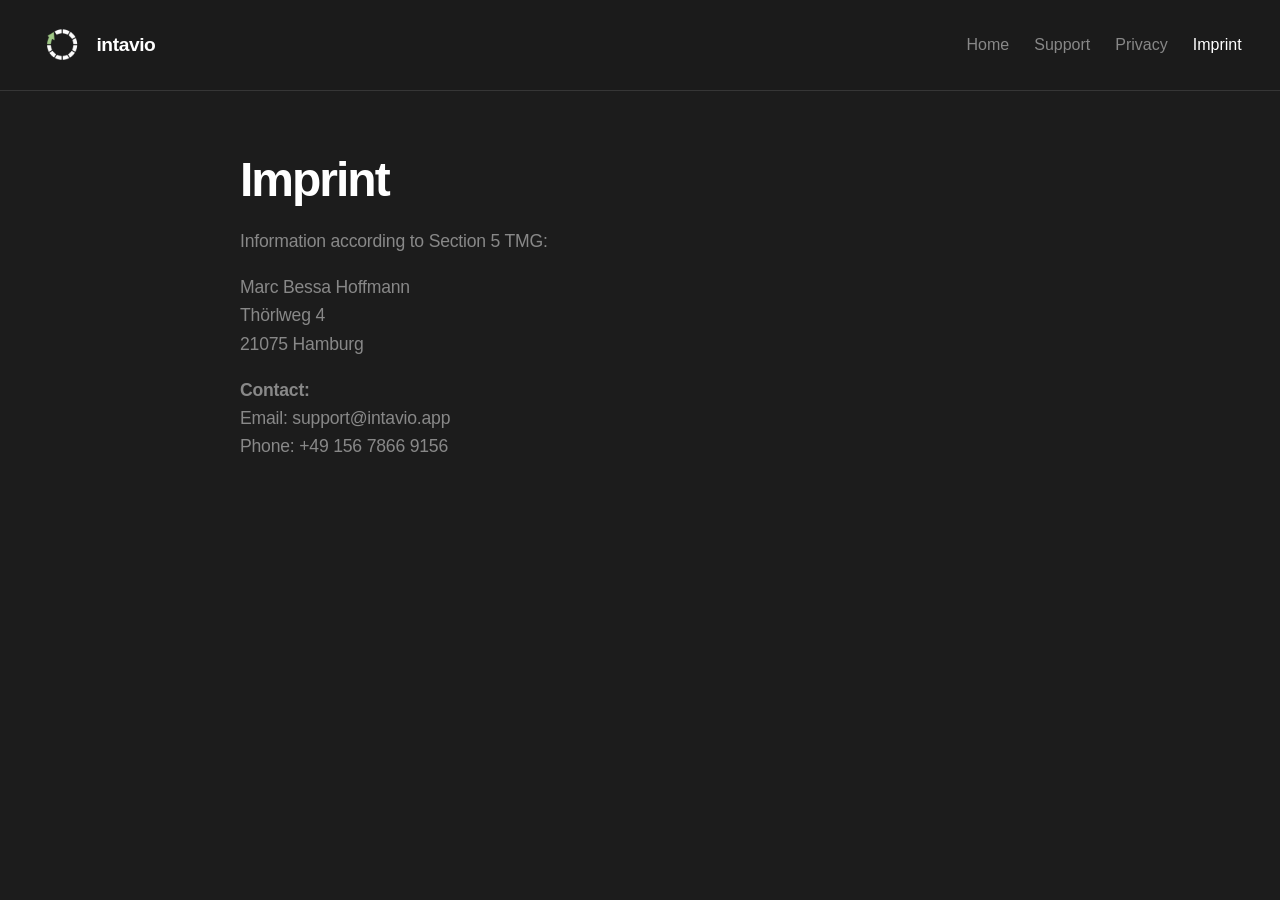
==== commit 4f96ba1b: "new numbr" ====
--- a/imprint.html
+++ b/imprint.html
@@ -38,7 +38,7 @@
         </p>
         <p><strong>Contact:</strong><br>
         Email: support@intavio.app<br>
-        Phone: +49 176 8433 5771</p>
+        Phone: +49 156 7866 9156</p>
     </main>
     <script src="site.js"></script>
 </body>
